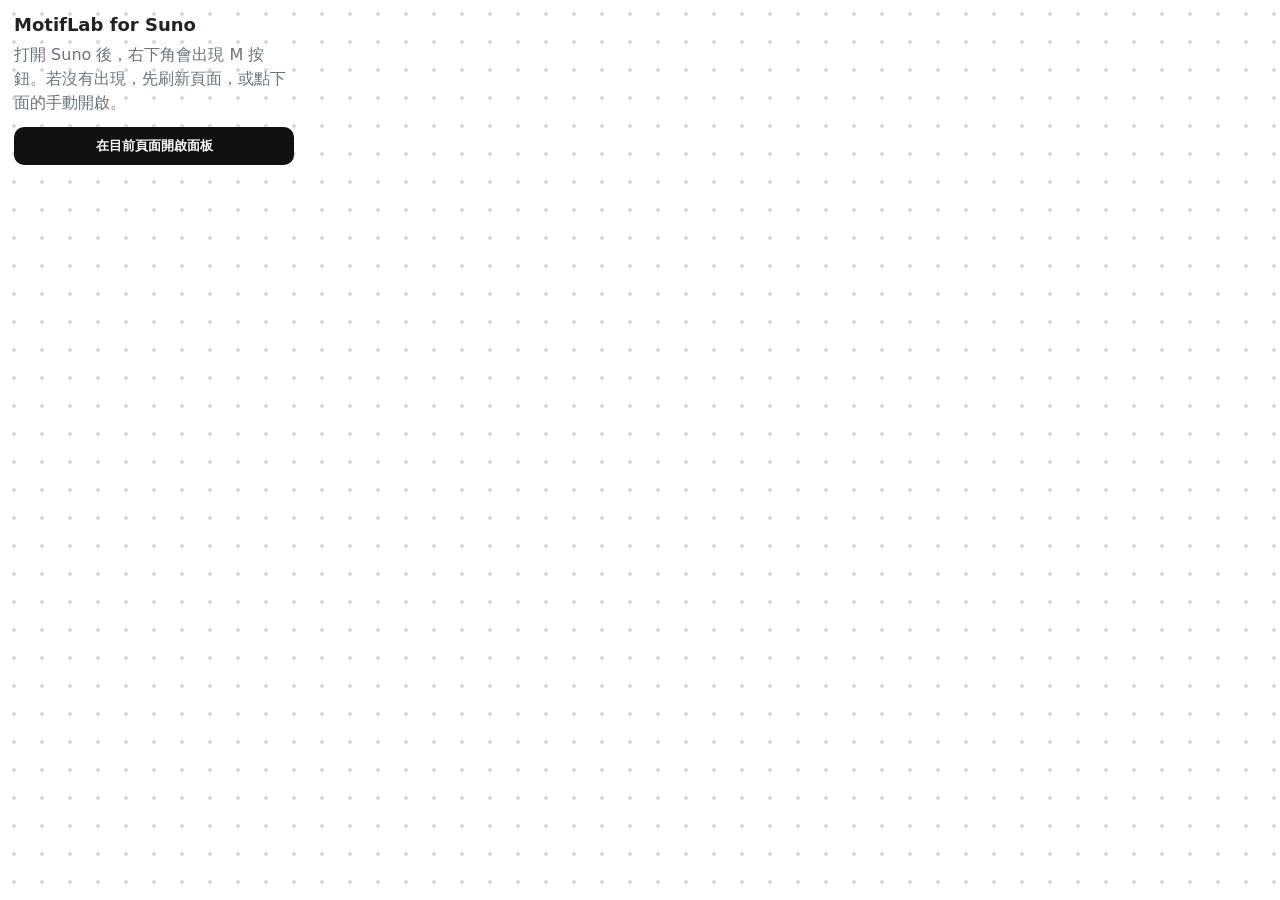
==== suno-extension/popup.html @ 9ec8d1ce "Apply final color palette and update Suno plugin" ====
<!doctype html>
<html lang="zh-Hant">
  <head>
    <meta charset="UTF-8" />
    <title>MotifLab for Suno</title>
    <style>
      body {
        width: 280px;
        margin: 0;
        padding: 14px;
        font-family: Inter, ui-sans-serif, system-ui, -apple-system, BlinkMacSystemFont, "Segoe UI", "Noto Sans TC", sans-serif;
        color: #202326;
        background:
          radial-gradient(circle, #d9d9d9 1.5px, transparent 2.5px) 0 0 / 28px 28px,
          #ffffff;
      }
      h1 {
        margin: 0 0 8px;
        font-size: 18px;
      }
      p {
        margin: 0;
        color: #69747c;
        line-height: 1.5;
      }
      button {
        width: 100%;
        min-height: 38px;
        margin: 12px 0 8px;
        border: 0;
        border-radius: 10px;
        background: #111111;
        color: white;
        font-weight: 850;
      }
    </style>
  </head>
  <body>
    <h1>MotifLab for Suno</h1>
    <p>打開 Suno 後，右下角會出現 M 按鈕。若沒有出現，先刷新頁面，或點下面的手動開啟。</p>
    <button id="openPanel">在目前頁面開啟面板</button>
    <p id="status"></p>
    <script src="popup.js"></script>
  </body>
</html>
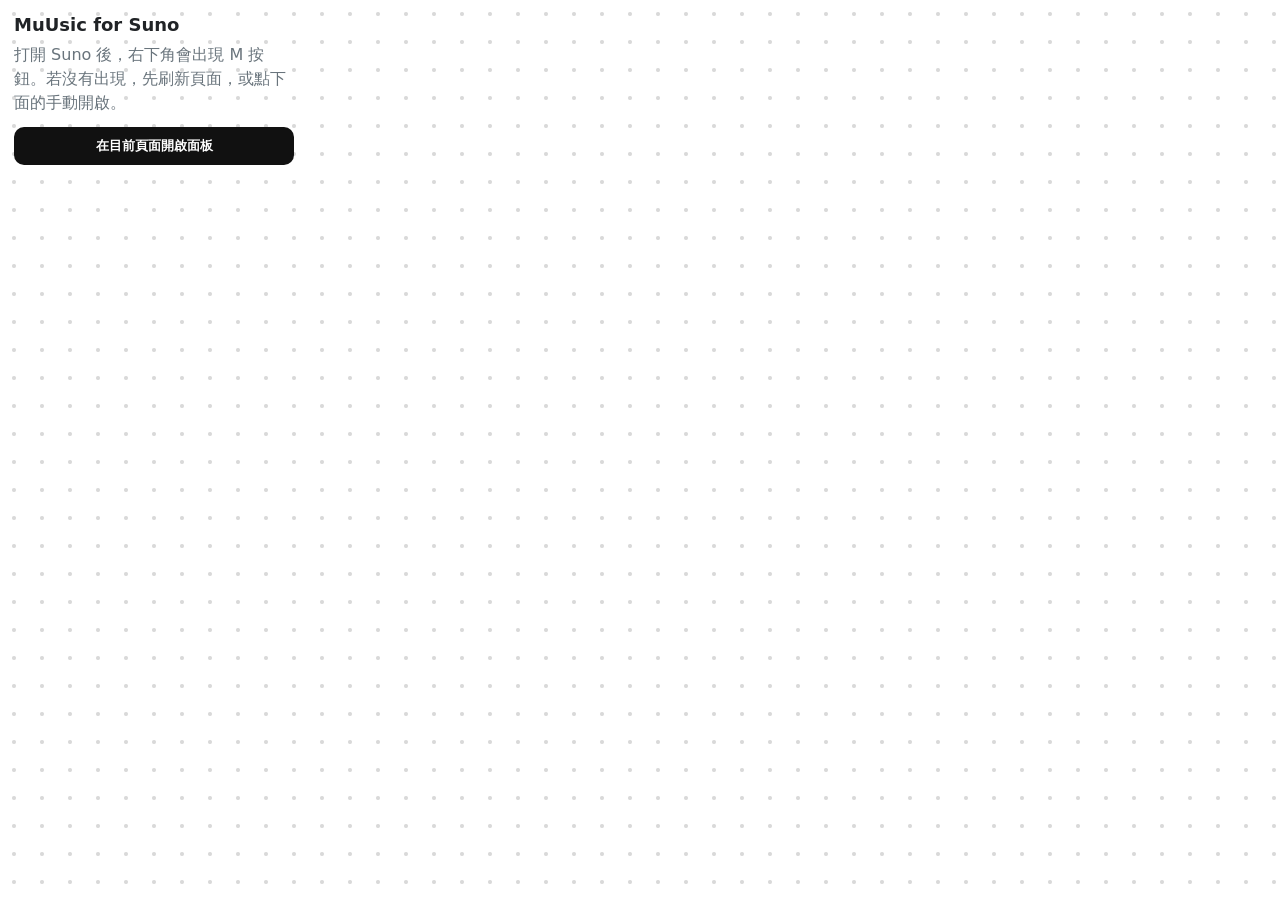
==== commit ff9e5d8b: "Rename app to MuUsic and clean artifacts" ====
--- a/suno-extension/popup.html
+++ b/suno-extension/popup.html
@@ -2,7 +2,7 @@
 <html lang="zh-Hant">
   <head>
     <meta charset="UTF-8" />
-    <title>MotifLab for Suno</title>
+    <title>MuUsic for Suno</title>
     <style>
       body {
         width: 280px;
@@ -36,7 +36,7 @@
     </style>
   </head>
   <body>
-    <h1>MotifLab for Suno</h1>
+    <h1>MuUsic for Suno</h1>
     <p>打開 Suno 後，右下角會出現 M 按鈕。若沒有出現，先刷新頁面，或點下面的手動開啟。</p>
     <button id="openPanel">在目前頁面開啟面板</button>
     <p id="status"></p>
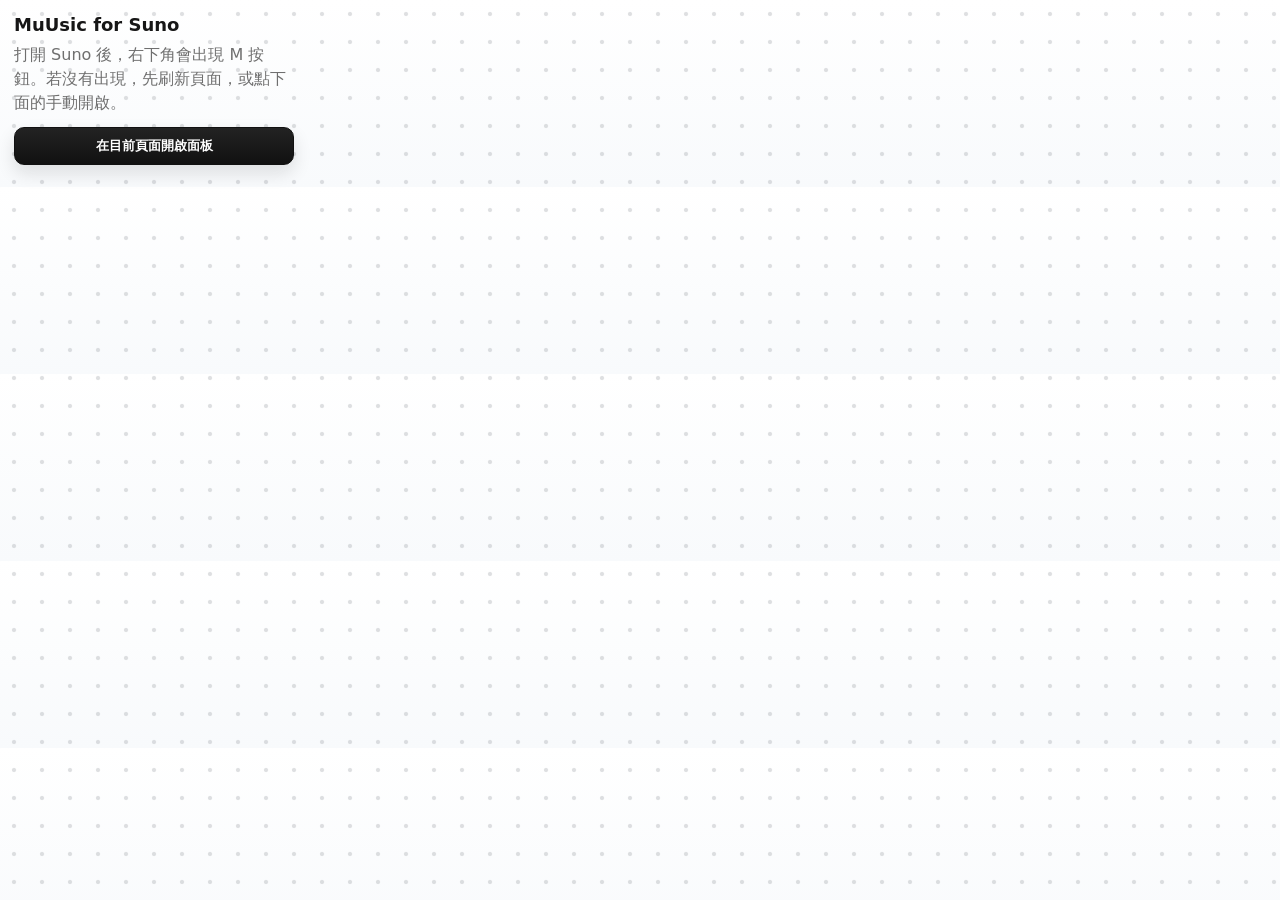
==== commit 7fed7bbb: "Tune MuUsic visuals and Suno extension" ====
--- a/suno-extension/popup.html
+++ b/suno-extension/popup.html
@@ -9,29 +9,34 @@
         margin: 0;
         padding: 14px;
         font-family: Inter, ui-sans-serif, system-ui, -apple-system, BlinkMacSystemFont, "Segoe UI", "Noto Sans TC", sans-serif;
-        color: #202326;
+        color: #161616;
         background:
-          radial-gradient(circle, #d9d9d9 1.5px, transparent 2.5px) 0 0 / 28px 28px,
-          #ffffff;
+          radial-gradient(circle, rgba(120, 125, 132, 0.24) 1.5px, transparent 2.6px) 0 0 / 28px 28px,
+          linear-gradient(180deg, #ffffff, #f8fafc);
       }
       h1 {
         margin: 0 0 8px;
         font-size: 18px;
+        font-weight: 900;
       }
       p {
         margin: 0;
-        color: #69747c;
+        color: #6f6f6f;
         line-height: 1.5;
       }
       button {
         width: 100%;
         min-height: 38px;
         margin: 12px 0 8px;
-        border: 0;
+        border: 1px solid #111111;
         border-radius: 10px;
-        background: #111111;
+        background: linear-gradient(180deg, #232323, #111111);
         color: white;
         font-weight: 850;
+        box-shadow: 0 8px 18px rgba(17, 17, 17, 0.12);
+      }
+      button:hover {
+        transform: translateY(-1px);
       }
     </style>
   </head>
